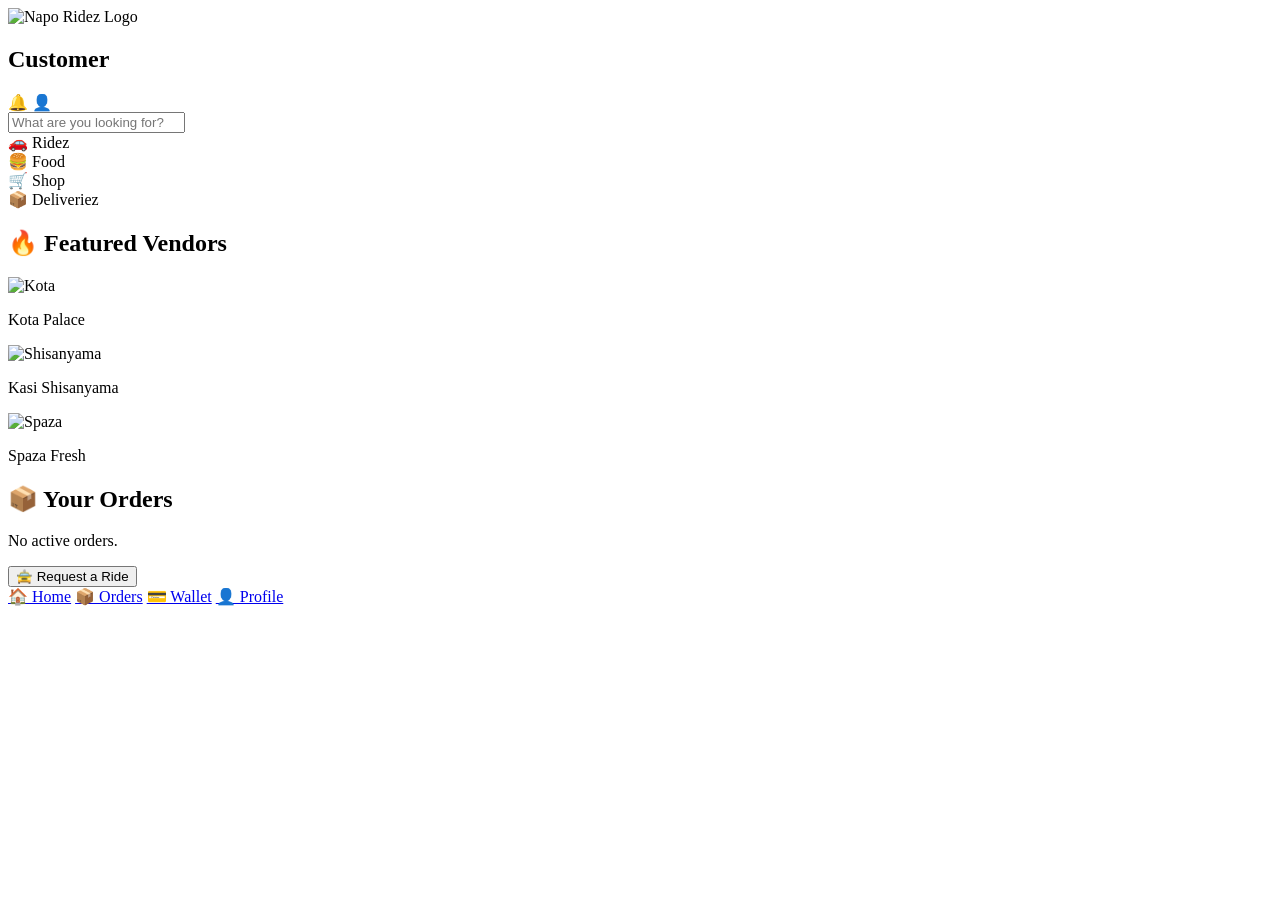
==== customer.html @ 0c46fbee "Create customer.html" ====
<!DOCTYPE html>
<html lang="en">
<head>
  <meta charset="UTF-8">
  <meta name="viewport" content="width=device-width, initial-scale=1.0">
  <title>Napo Ridez - Customer</title>
  <link href="https://fonts.googleapis.com/css2?family=Roboto:wght@400;700&display=swap" rel="stylesheet">
  <link rel="stylesheet" href="styles.css">
  <script src="https://maps.googleapis.com/maps/api/js?key=YOUR_API_KEY&callback=initCustomerMap" async defer></script>
</head>
<body data-role="Customer">
  <div class="topbar">
    <img src="logo-placeholder.png" alt="Napo Ridez Logo">
    <h2>Customer</h2>
    <div class="icons">
      <span>🔔</span>
      <span>👤</span>
    </div>
  </div>

  <div class="search-bar">
    <input type="text" placeholder="What are you looking for?">
  </div>

  <div class="categories">
    <div class="category">🚗 Ridez</div>
    <div class="category">🍔 Food</div>
    <div class="category">🛒 Shop</div>
    <div class="category">📦 Deliveriez</div>
  </div>

  <div class="featured">
    <h2>🔥 Featured Vendors</h2>
    <div class="cards">
      <div class="card">
        <img src="https://i.imgur.com/3YwGZpX.jpg" alt="Kota">
        <p>Kota Palace</p>
      </div>
      <div class="card">
        <img src="https://i.imgur.com/qTz2sLd.jpg" alt="Shisanyama">
        <p>Kasi Shisanyama</p>
      </div>
      <div class="card">
        <img src="https://i.imgur.com/8WxuO3C.jpg" alt="Spaza">
        <p>Spaza Fresh</p>
      </div>
    </div>
  </div>

  <div class="orders">
    <h2>📦 Your Orders</h2>
    <p>No active orders.</p>
  </div>

  <button class="ride-btn" id="requestRideBtn">🚖 Request a Ride</button>

  <div id="map"></div>

  <div class="bottom-nav">
    <a href="#">🏠 Home</a>
    <a href="#">📦 Orders</a>
    <a href="#">💳 Wallet</a>
    <a href="#">👤 Profile</a>
  </div>

  <script src="app.js"></script>
</body>
</html>
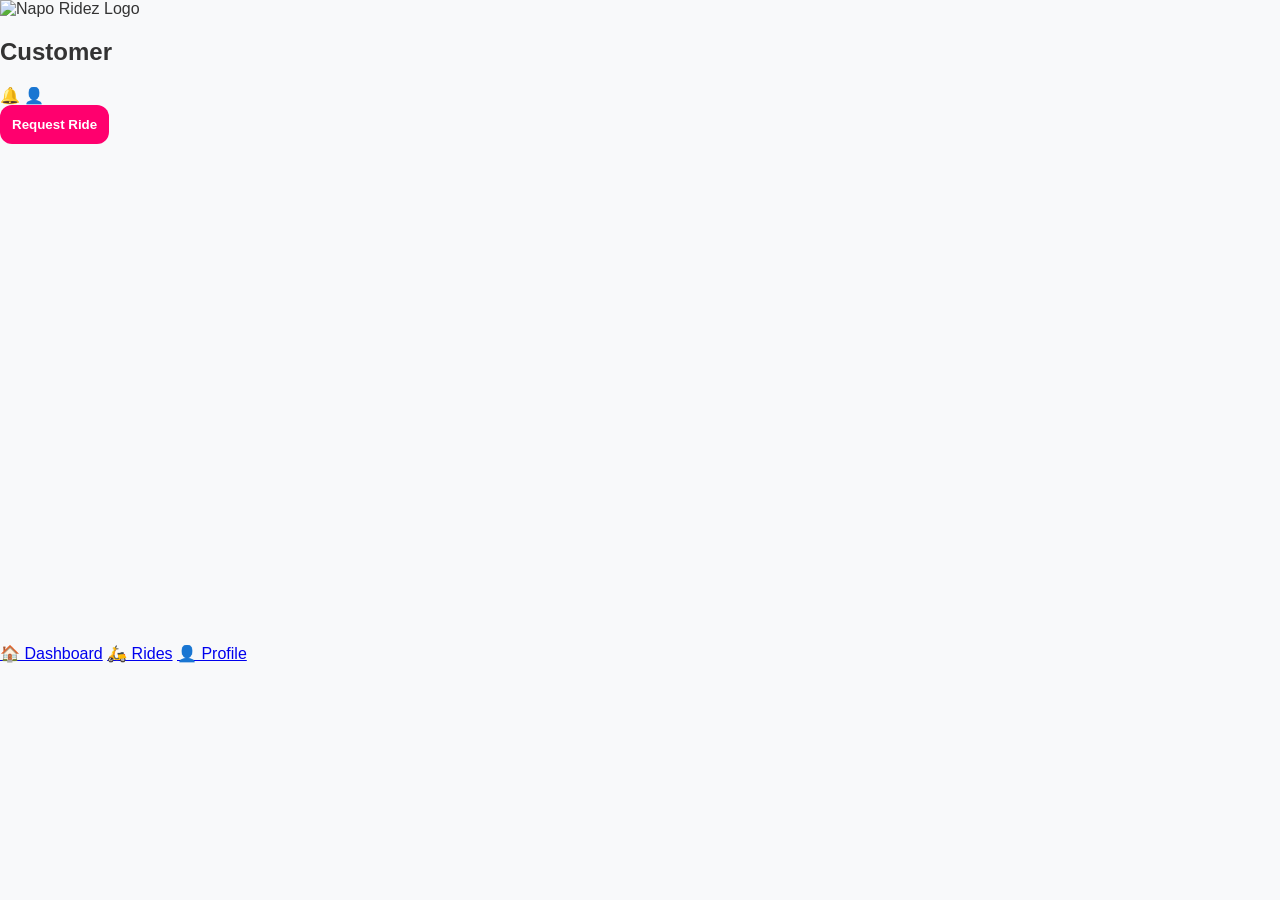
==== commit 69c9301e: "Update customer.html" ====
--- a/customer.html
+++ b/customer.html
@@ -4,7 +4,6 @@
   <meta charset="UTF-8">
   <meta name="viewport" content="width=device-width, initial-scale=1.0">
   <title>Napo Ridez - Customer</title>
-  <link href="https://fonts.googleapis.com/css2?family=Roboto:wght@400;700&display=swap" rel="stylesheet">
   <link rel="stylesheet" href="styles.css">
   <script src="https://maps.googleapis.com/maps/api/js?key=YOUR_API_KEY&callback=initCustomerMap" async defer></script>
 </head>
@@ -18,48 +17,15 @@
     </div>
   </div>
 
-  <div class="search-bar">
-    <input type="text" placeholder="What are you looking for?">
+  <div class="dashboard">
+    <button id="requestRideBtn">Request Ride</button>
   </div>
 
-  <div class="categories">
-    <div class="category">🚗 Ridez</div>
-    <div class="category">🍔 Food</div>
-    <div class="category">🛒 Shop</div>
-    <div class="category">📦 Deliveriez</div>
-  </div>
-
-  <div class="featured">
-    <h2>🔥 Featured Vendors</h2>
-    <div class="cards">
-      <div class="card">
-        <img src="https://i.imgur.com/3YwGZpX.jpg" alt="Kota">
-        <p>Kota Palace</p>
-      </div>
-      <div class="card">
-        <img src="https://i.imgur.com/qTz2sLd.jpg" alt="Shisanyama">
-        <p>Kasi Shisanyama</p>
-      </div>
-      <div class="card">
-        <img src="https://i.imgur.com/8WxuO3C.jpg" alt="Spaza">
-        <p>Spaza Fresh</p>
-      </div>
-    </div>
-  </div>
-
-  <div class="orders">
-    <h2>📦 Your Orders</h2>
-    <p>No active orders.</p>
-  </div>
-
-  <button class="ride-btn" id="requestRideBtn">🚖 Request a Ride</button>
-
-  <div id="map"></div>
+  <div id="map" style="height: 500px;"></div>
 
   <div class="bottom-nav">
-    <a href="#">🏠 Home</a>
-    <a href="#">📦 Orders</a>
-    <a href="#">💳 Wallet</a>
+    <a href="#">🏠 Dashboard</a>
+    <a href="#">🛵 Rides</a>
     <a href="#">👤 Profile</a>
   </div>
 
--- a/styles.css
+++ b/styles.css
@@ -0,0 +1,78 @@
+body {
+    font-family: 'Roboto', sans-serif;
+    background-color: #f8f9fa;
+    margin: 0;
+    padding: 0;
+    color: #333;
+}
+
+.container {
+    max-width: 450px;
+    margin: 80px auto;
+    padding: 20px;
+    background: #fff;
+    border-radius: 20px;
+    box-shadow: 0 4px 8px rgba(0,0,0,0.1);
+}
+
+h1 {
+    text-align: center;
+    color: #ff006e;
+    margin-bottom: 40px;
+    font-size: 2rem;
+}
+
+form {
+    display: flex;
+    flex-direction: column;
+    gap: 15px;
+}
+
+input[type="text"],
+input[type="email"],
+input[type="password"],
+input[type="tel"] {
+    padding: 12px;
+    border-radius: 12px;
+    border: 1px solid #ccc;
+    font-size: 1rem;
+}
+
+button {
+    padding: 12px;
+    background: #ff006e;
+    color: #fff;
+    border: none;
+    border-radius: 12px;
+    cursor: pointer;
+    font-weight: bold;
+    transition: 0.3s;
+}
+
+button:hover {
+    background: #d0006f;
+}
+
+.role-selection {
+    display: flex;
+    justify-content: space-around;
+    margin-bottom: 10px;
+}
+
+.password-instructions {
+    display: none;
+    font-size: 0.85rem;
+    color: #555;
+    background: #fff0f6;
+    padding: 10px;
+    border-radius: 12px;
+    border: 1px solid #ff006e;
+}
+
+.switch-form {
+    text-align: center;
+    margin-top: 15px;
+    font-size: 0.9rem;
+    cursor: pointer;
+    color: #ff006e;
+}
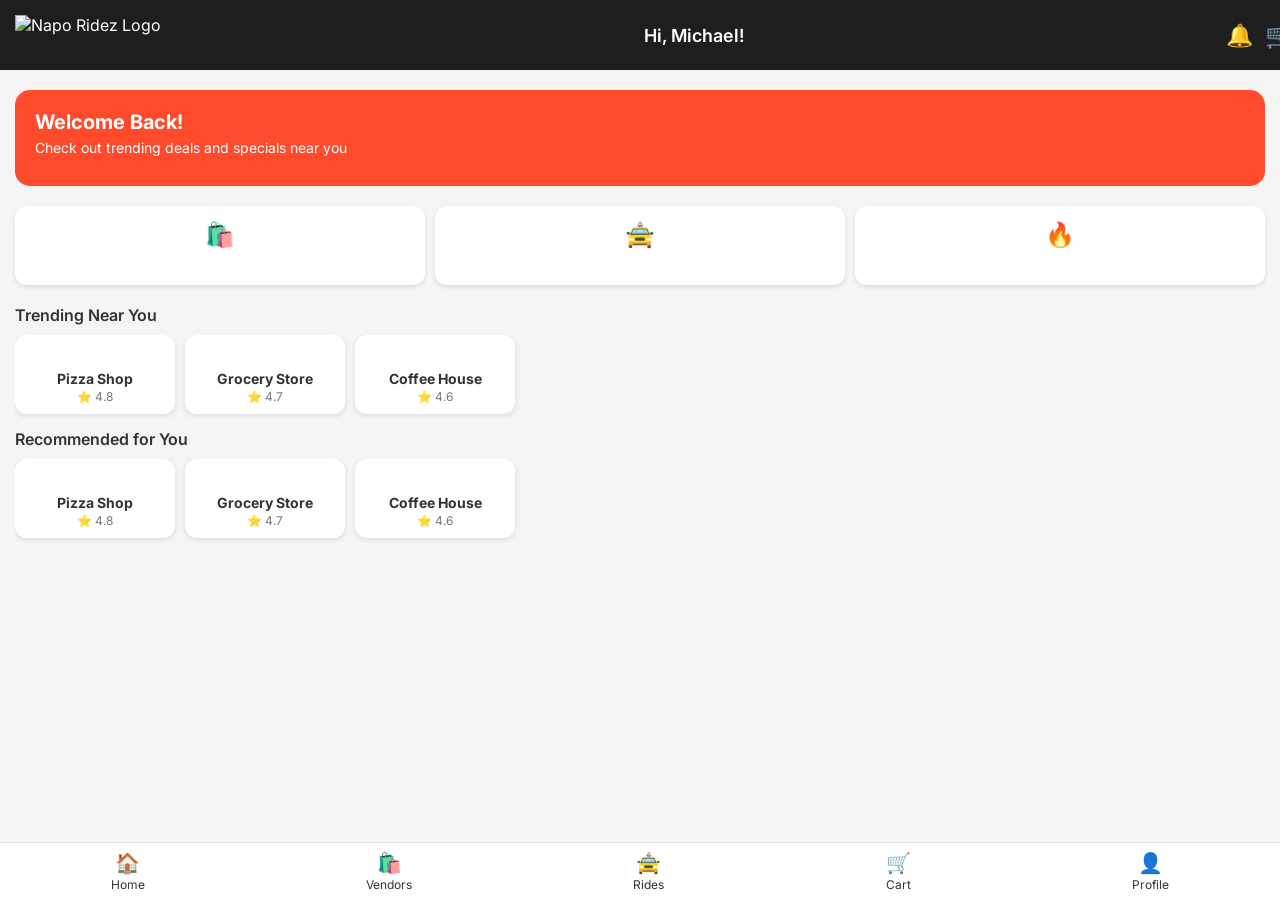
==== commit 65d07a30: "Update customer.html" ====
--- a/customer.html
+++ b/customer.html
@@ -1,34 +1,205 @@
 <!DOCTYPE html>
 <html lang="en">
 <head>
-  <meta charset="UTF-8">
-  <meta name="viewport" content="width=device-width, initial-scale=1.0">
-  <title>Napo Ridez - Customer</title>
-  <link rel="stylesheet" href="styles.css">
-  <script src="https://maps.googleapis.com/maps/api/js?key=YOUR_API_KEY&callback=initCustomerMap" async defer></script>
+<meta charset="UTF-8">
+<meta name="viewport" content="width=device-width, initial-scale=1.0">
+<title>Napo Ridez - Customer</title>
+<link href="https://fonts.googleapis.com/css2?family=Inter:wght@400;600&display=swap" rel="stylesheet">
+<style>
+body { margin:0; font-family:'Inter', sans-serif; background:#f5f5f5; color:#333; }
+.topbar { display:flex; justify-content:space-between; align-items:center; padding:15px; background:#1e1e1e; color:#fff; position:fixed; width:100%; top:0; z-index:100; }
+.topbar img { height:40px; }
+.topbar h2 { margin:0; font-weight:600; font-size:18px; flex:1; text-align:center; }
+.icons { display:flex; align-items:center; gap:12px; }
+.notif-icon { font-size:22px; cursor:pointer; }
+.cart-icon { position:relative; cursor:pointer; font-size:24px; }
+.cart-badge { position:absolute; top:-5px; right:-10px; background:#ff4b2b; color:#fff; border-radius:50%; padding:2px 6px; font-size:12px; }
+.main-content { padding:90px 15px 100px; }
+.hero { background:#ff4b2b; border-radius:15px; color:#fff; padding:20px; margin-bottom:15px; }
+.hero h3 { margin:0 0 5px; font-size:20px; }
+.hero p { margin:0; font-size:14px; }
+.hero-carousel { display:flex; overflow-x:auto; gap:10px; margin-top:10px; }
+.hero-carousel::-webkit-scrollbar { display:none; }
+.card { min-width:140px; background:#fff; border-radius:12px; padding:10px; box-shadow:0 2px 6px rgba(0,0,0,0.1); text-align:center; cursor:pointer; }
+.card img { width:100%; border-radius:10px; margin-bottom:5px; }
+.card h4 { margin:5px 0 2px; font-size:14px; }
+.card p { font-size:12px; margin:0; color:#777; }
+.quick-actions { display:flex; gap:10px; margin-bottom:15px; }
+.quick-actions button { flex:1; padding:15px; border:none; border-radius:12px; background:#fff; font-weight:600; font-size:14px; box-shadow:0 2px 5px rgba(0,0,0,0.1); cursor:pointer; display:flex; flex-direction:column; align-items:center; }
+.quick-actions button span { font-size:24px; margin-bottom:5px; }
+.section-title { font-weight:600; margin:10px 0; font-size:16px; }
+.horizontal-scroll { display:flex; overflow-x:auto; gap:10px; padding-bottom:5px; }
+.horizontal-scroll::-webkit-scrollbar { display:none; }
+section { display:none; }
+section.active { display:block; }
+.bottom-nav { display:flex; justify-content:space-around; align-items:center; position:fixed; bottom:0; width:100%; background:#fff; border-top:1px solid #ddd; padding:8px 0; }
+.bottom-nav a { display:flex; flex-direction:column; align-items:center; text-decoration:none; color:#333; font-size:12px; }
+.bottom-nav a span { font-size:20px; margin-bottom:2px; }
+input, select, textarea, button { width:100%; margin:5px 0; padding:10px; border-radius:8px; border:1px solid #ccc; box-sizing:border-box; }
+button { background:#ff4b2b; color:#fff; border:none; cursor:pointer; }
+.modal { display:none; position:fixed; top:0; left:0; width:100%; height:100%; background:rgba(0,0,0,0.6); justify-content:center; align-items:center; z-index:200; }
+.modal-content { background:#fff; padding:20px; border-radius:12px; max-width:400px; width:90%; max-height:80%; overflow-y:auto; }
+.close-modal { float:right; cursor:pointer; font-weight:bold; font-size:18px; }
+</style>
 </head>
-<body data-role="Customer">
-  <div class="topbar">
-    <img src="logo-placeholder.png" alt="Napo Ridez Logo">
-    <h2>Customer</h2>
-    <div class="icons">
-      <span>🔔</span>
-      <span>👤</span>
-    </div>
-  </div>
-
-  <div class="dashboard">
-    <button id="requestRideBtn">Request Ride</button>
-  </div>
-
-  <div id="map" style="height: 500px;"></div>
-
-  <div class="bottom-nav">
-    <a href="#">🏠 Dashboard</a>
-    <a href="#">🛵 Rides</a>
-    <a href="#">👤 Profile</a>
-  </div>
-
-  <script src="app.js"></script>
+<body>
+
+<div class="topbar">
+<img src="Images/IMG_20250912_035555_769.jpg" alt="Napo Ridez Logo">
+  <h2>Hi, Michael!</h2>
+  <div class="icons">
+    <div class="notif-icon" id="notifIcon">🔔</div>
+    <div class="cart-icon" id="cartIcon">🛒<span class="cart-badge" id="cartCount">0</span></div>
+  </div>
+</div>
+
+<div class="main-content" id="dashboard">
+  <div class="hero">
+    <h3>Welcome Back!</h3>
+    <p>Check out trending deals and specials near you</p>
+    <div class="hero-carousel" id="heroCarousel"></div>
+  </div>
+
+  <div class="quick-actions">
+    <button data-target="vendorMarketplace"><span>🛍️</span>Vendors</button>
+    <button data-target="rideOptions"><span>🚖</span>Ride</button>
+    <button data-target="specialsSection"><span>🔥</span>Specials</button>
+  </div>
+
+  <div class="section-title">Trending Near You</div>
+  <div class="horizontal-scroll" id="trendingSection"></div>
+
+  <div class="section-title">Recommended for You</div>
+  <div class="horizontal-scroll" id="recommendedSection"></div>
+</div>
+
+<section id="vendorMarketplace">
+  <h3>Vendor Marketplace</h3>
+  <input type="text" id="searchVendors" placeholder="Search vendors by name, category, price, rating...">
+  <div class="horizontal-scroll" id="vendorList"></div>
+</section>
+
+<section id="rideOptions">
+  <h3>Request a Ride</h3>
+  <select id="rideType">
+    <option value="standard">Standard</option>
+    <option value="luxury">Luxury</option>
+    <option value="bike">Bike</option>
+    <option value="van">Delivery Van</option>
+  </select>
+  <button id="fareEstimateBtn">Get Fare Estimate</button>
+  <div id="fareEstimate"></div>
+  <button id="scheduleRideBtn">Schedule Ride</button>
+</section>
+
+<section id="cartSection">
+  <h3>Your Cart</h3>
+  <div id="cartItems"></div>
+  <textarea id="deliveryInstructions" placeholder="Add delivery instructions, pin location, or notes..."></textarea>
+  <select id="paymentOptions">
+    <option value="cash">Cash</option>
+    <option value="card">Card</option>
+    <option value="wallet">Wallet</option>
+    <option value="mobileMoney">Mobile Money</option>
+  </select>
+  <button id="checkoutBtn">Checkout</button>
+</section>
+
+<div class="bottom-nav">
+  <a href="#" data-target="dashboard"><span>🏠</span>Home</a>
+  <a href="#" data-target="vendorMarketplace"><span>🛍️</span>Vendors</a>
+  <a href="#" data-target="rideOptions"><span>🚖</span>Rides</a>
+  <a href="#" data-target="cartSection"><span>🛒</span>Cart</a>
+  <a href="#" data-target="profileSettings"><span>👤</span>Profile</a>
+</div>
+
+<div class="modal" id="vendorModal">
+  <div class="modal-content">
+    <span class="close-modal" id="closeModal">&times;</span>
+    <h3 id="modalVendorName"></h3>
+    <div id="modalVendorMenu"></div>
+  </div>
+</div>
+
+<script>
+const buttons = document.querySelectorAll("[data-target]");
+const sections = document.querySelectorAll("section");
+const dashboard = document.getElementById("dashboard");
+const cartCount = document.getElementById("cartCount");
+const cartItems = document.getElementById("cartItems");
+let count = 0;
+
+buttons.forEach(btn=>{
+  btn.addEventListener("click", e=>{
+    e.preventDefault();
+    const target = btn.getAttribute("data-target");
+    sections.forEach(sec=>sec.classList.remove("active"));
+    dashboard.style.display = target==="dashboard"?"block":"none";
+    if(target!=="dashboard") document.getElementById(target).classList.add("active");
+  });
+});
+
+function addToCart(itemName){
+  count++;
+  cartCount.textContent = count;
+  const item = document.createElement("p");
+  item.textContent = itemName;
+  cartItems.appendChild(item);
+}
+
+document.getElementById("cartIcon").addEventListener("click",()=>{
+  dashboard.style.display="none";
+  sections.forEach(sec=>sec.classList.remove("active"));
+  document.getElementById("cartSection").classList.add("active");
+});
+
+// Dynamic sections
+const trendingSection = document.getElementById("trendingSection");
+const recommendedSection = document.getElementById("recommendedSection");
+const heroCarousel = document.getElementById("heroCarousel");
+const vendorList = document.getElementById("vendorList");
+const vendors = [
+  {name:"Pizza Shop", rating:4.8, menu:["Pepperoni","Margherita"]},
+  {name:"Grocery Store", rating:4.7, menu:["Milk","Eggs","Bread"]},
+  {name:"Coffee House", rating:4.6, menu:["Latte","Cappuccino"]}
+];
+function populateSections(){
+  heroCarousel.innerHTML = "";
+  trendingSection.innerHTML = "";
+  recommendedSection.innerHTML = "";
+  vendorList.innerHTML = "";
+  vendors.forEach(v=>{
+    const card = document.createElement("div");
+    card.className="card";
+    card.innerHTML=`<img src="https://via.placeholder.com/120x80" alt=""><h4>${v.name}</h4><p>⭐ ${v.rating}</p>`;
+    card.onclick = ()=>openVendorModal(v);
+    trendingSection.appendChild(card);
+    recommendedSection.appendChild(card.cloneNode(true));
+    vendorList.appendChild(card.cloneNode(true));
+  });
+}
+populateSections();
+
+// Modal
+const modal = document.getElementById("vendorModal");
+const modalVendorName = document.getElementById("modalVendorName");
+const modalVendorMenu = document.getElementById("modalVendorMenu");
+function openVendorModal(vendor){
+  modal.style.display="flex";
+  modalVendorName.textContent = vendor.name;
+  modalVendorMenu.innerHTML="";
+  vendor.menu.forEach(item=>{
+    const p = document.createElement("p");
+    p.textContent = item+" ";
+    const btn = document.createElement("button");
+    btn.textContent="Add to Cart";
+    btn.onclick=()=>addToCart(item);
+    p.appendChild(btn);
+    modalVendorMenu.appendChild(p);
+  });
+}
+document.getElementById("closeModal").onclick=()=>modal.style.display="none";
+window.onclick=e=>{if(e.target==modal) modal.style.display="none";}
+</script>
 </body>
 </html>
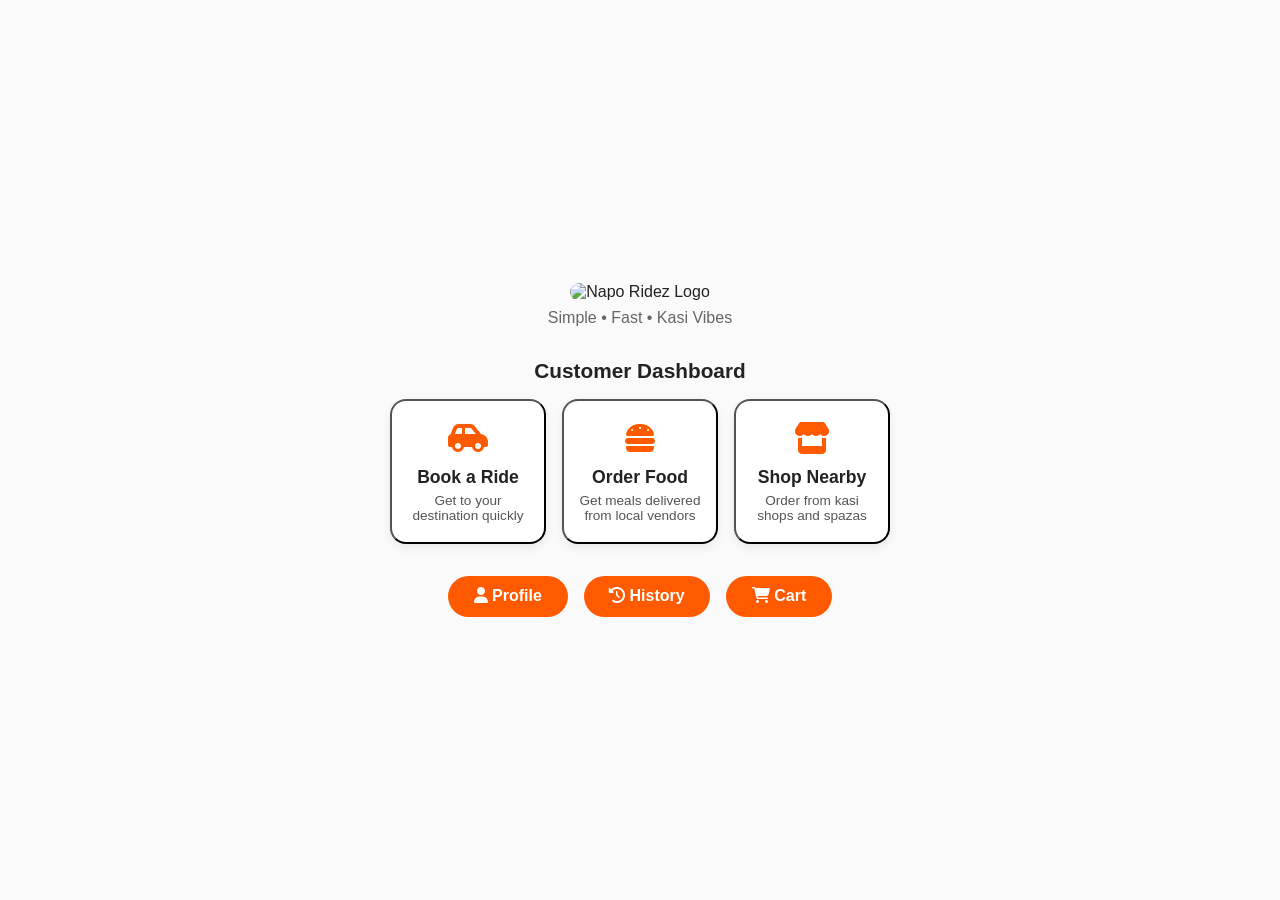
==== commit 36ad5db7: "Update customer.html" ====
--- a/customer.html
+++ b/customer.html
@@ -1,205 +1,45 @@
 <!DOCTYPE html>
 <html lang="en">
 <head>
-<meta charset="UTF-8">
-<meta name="viewport" content="width=device-width, initial-scale=1.0">
-<title>Napo Ridez - Customer</title>
-<link href="https://fonts.googleapis.com/css2?family=Inter:wght@400;600&display=swap" rel="stylesheet">
-<style>
-body { margin:0; font-family:'Inter', sans-serif; background:#f5f5f5; color:#333; }
-.topbar { display:flex; justify-content:space-between; align-items:center; padding:15px; background:#1e1e1e; color:#fff; position:fixed; width:100%; top:0; z-index:100; }
-.topbar img { height:40px; }
-.topbar h2 { margin:0; font-weight:600; font-size:18px; flex:1; text-align:center; }
-.icons { display:flex; align-items:center; gap:12px; }
-.notif-icon { font-size:22px; cursor:pointer; }
-.cart-icon { position:relative; cursor:pointer; font-size:24px; }
-.cart-badge { position:absolute; top:-5px; right:-10px; background:#ff4b2b; color:#fff; border-radius:50%; padding:2px 6px; font-size:12px; }
-.main-content { padding:90px 15px 100px; }
-.hero { background:#ff4b2b; border-radius:15px; color:#fff; padding:20px; margin-bottom:15px; }
-.hero h3 { margin:0 0 5px; font-size:20px; }
-.hero p { margin:0; font-size:14px; }
-.hero-carousel { display:flex; overflow-x:auto; gap:10px; margin-top:10px; }
-.hero-carousel::-webkit-scrollbar { display:none; }
-.card { min-width:140px; background:#fff; border-radius:12px; padding:10px; box-shadow:0 2px 6px rgba(0,0,0,0.1); text-align:center; cursor:pointer; }
-.card img { width:100%; border-radius:10px; margin-bottom:5px; }
-.card h4 { margin:5px 0 2px; font-size:14px; }
-.card p { font-size:12px; margin:0; color:#777; }
-.quick-actions { display:flex; gap:10px; margin-bottom:15px; }
-.quick-actions button { flex:1; padding:15px; border:none; border-radius:12px; background:#fff; font-weight:600; font-size:14px; box-shadow:0 2px 5px rgba(0,0,0,0.1); cursor:pointer; display:flex; flex-direction:column; align-items:center; }
-.quick-actions button span { font-size:24px; margin-bottom:5px; }
-.section-title { font-weight:600; margin:10px 0; font-size:16px; }
-.horizontal-scroll { display:flex; overflow-x:auto; gap:10px; padding-bottom:5px; }
-.horizontal-scroll::-webkit-scrollbar { display:none; }
-section { display:none; }
-section.active { display:block; }
-.bottom-nav { display:flex; justify-content:space-around; align-items:center; position:fixed; bottom:0; width:100%; background:#fff; border-top:1px solid #ddd; padding:8px 0; }
-.bottom-nav a { display:flex; flex-direction:column; align-items:center; text-decoration:none; color:#333; font-size:12px; }
-.bottom-nav a span { font-size:20px; margin-bottom:2px; }
-input, select, textarea, button { width:100%; margin:5px 0; padding:10px; border-radius:8px; border:1px solid #ccc; box-sizing:border-box; }
-button { background:#ff4b2b; color:#fff; border:none; cursor:pointer; }
-.modal { display:none; position:fixed; top:0; left:0; width:100%; height:100%; background:rgba(0,0,0,0.6); justify-content:center; align-items:center; z-index:200; }
-.modal-content { background:#fff; padding:20px; border-radius:12px; max-width:400px; width:90%; max-height:80%; overflow-y:auto; }
-.close-modal { float:right; cursor:pointer; font-weight:bold; font-size:18px; }
-</style>
+  <meta charset="UTF-8">
+  <meta name="viewport" content="width=device-width, initial-scale=1.0">
+  <title>Napo Ridez - Customer</title>
+  <link rel="stylesheet" href="styles.css">
+  <link rel="stylesheet" href="https://cdnjs.cloudflare.com/ajax/libs/font-awesome/6.5.0/css/all.min.css">
 </head>
 <body>
+  <div class="container">
+    <header class="header">
+      <img src="Images/1003620f-9e72-43b5-80e0-0a01fa851da6.png" alt="Napo Ridez Logo" class="logo-img">
+      <p class="tagline">Simple • Fast • Kasi Vibes</p>
+    </header>
 
-<div class="topbar">
-<img src="Images/IMG_20250912_035555_769.jpg" alt="Napo Ridez Logo">
-  <h2>Hi, Michael!</h2>
-  <div class="icons">
-    <div class="notif-icon" id="notifIcon">🔔</div>
-    <div class="cart-icon" id="cartIcon">🛒<span class="cart-badge" id="cartCount">0</span></div>
+    <section class="role-section">
+      <h2>Customer Dashboard</h2>
+      <div class="roles">
+        <button class="role-card">
+          <div class="icon"><i class="fa-solid fa-car-side"></i></div>
+          <h3>Book a Ride</h3>
+          <p>Get to your destination quickly</p>
+        </button>
+        <button class="role-card">
+          <div class="icon"><i class="fa-solid fa-burger"></i></div>
+          <h3>Order Food</h3>
+          <p>Get meals delivered from local vendors</p>
+        </button>
+        <button class="role-card">
+          <div class="icon"><i class="fa-solid fa-store"></i></div>
+          <h3>Shop Nearby</h3>
+          <p>Order from kasi shops and spazas</p>
+        </button>
+      </div>
+    </section>
+
+    <footer class="auth-section">
+      <button class="btn primary"><i class="fa-solid fa-user"></i> Profile</button>
+      <button class="btn primary"><i class="fa-solid fa-clock-rotate-left"></i> History</button>
+      <button class="btn primary"><i class="fa-solid fa-cart-shopping"></i> Cart</button>
+    </footer>
   </div>
-</div>
-
-<div class="main-content" id="dashboard">
-  <div class="hero">
-    <h3>Welcome Back!</h3>
-    <p>Check out trending deals and specials near you</p>
-    <div class="hero-carousel" id="heroCarousel"></div>
-  </div>
-
-  <div class="quick-actions">
-    <button data-target="vendorMarketplace"><span>🛍️</span>Vendors</button>
-    <button data-target="rideOptions"><span>🚖</span>Ride</button>
-    <button data-target="specialsSection"><span>🔥</span>Specials</button>
-  </div>
-
-  <div class="section-title">Trending Near You</div>
-  <div class="horizontal-scroll" id="trendingSection"></div>
-
-  <div class="section-title">Recommended for You</div>
-  <div class="horizontal-scroll" id="recommendedSection"></div>
-</div>
-
-<section id="vendorMarketplace">
-  <h3>Vendor Marketplace</h3>
-  <input type="text" id="searchVendors" placeholder="Search vendors by name, category, price, rating...">
-  <div class="horizontal-scroll" id="vendorList"></div>
-</section>
-
-<section id="rideOptions">
-  <h3>Request a Ride</h3>
-  <select id="rideType">
-    <option value="standard">Standard</option>
-    <option value="luxury">Luxury</option>
-    <option value="bike">Bike</option>
-    <option value="van">Delivery Van</option>
-  </select>
-  <button id="fareEstimateBtn">Get Fare Estimate</button>
-  <div id="fareEstimate"></div>
-  <button id="scheduleRideBtn">Schedule Ride</button>
-</section>
-
-<section id="cartSection">
-  <h3>Your Cart</h3>
-  <div id="cartItems"></div>
-  <textarea id="deliveryInstructions" placeholder="Add delivery instructions, pin location, or notes..."></textarea>
-  <select id="paymentOptions">
-    <option value="cash">Cash</option>
-    <option value="card">Card</option>
-    <option value="wallet">Wallet</option>
-    <option value="mobileMoney">Mobile Money</option>
-  </select>
-  <button id="checkoutBtn">Checkout</button>
-</section>
-
-<div class="bottom-nav">
-  <a href="#" data-target="dashboard"><span>🏠</span>Home</a>
-  <a href="#" data-target="vendorMarketplace"><span>🛍️</span>Vendors</a>
-  <a href="#" data-target="rideOptions"><span>🚖</span>Rides</a>
-  <a href="#" data-target="cartSection"><span>🛒</span>Cart</a>
-  <a href="#" data-target="profileSettings"><span>👤</span>Profile</a>
-</div>
-
-<div class="modal" id="vendorModal">
-  <div class="modal-content">
-    <span class="close-modal" id="closeModal">&times;</span>
-    <h3 id="modalVendorName"></h3>
-    <div id="modalVendorMenu"></div>
-  </div>
-</div>
-
-<script>
-const buttons = document.querySelectorAll("[data-target]");
-const sections = document.querySelectorAll("section");
-const dashboard = document.getElementById("dashboard");
-const cartCount = document.getElementById("cartCount");
-const cartItems = document.getElementById("cartItems");
-let count = 0;
-
-buttons.forEach(btn=>{
-  btn.addEventListener("click", e=>{
-    e.preventDefault();
-    const target = btn.getAttribute("data-target");
-    sections.forEach(sec=>sec.classList.remove("active"));
-    dashboard.style.display = target==="dashboard"?"block":"none";
-    if(target!=="dashboard") document.getElementById(target).classList.add("active");
-  });
-});
-
-function addToCart(itemName){
-  count++;
-  cartCount.textContent = count;
-  const item = document.createElement("p");
-  item.textContent = itemName;
-  cartItems.appendChild(item);
-}
-
-document.getElementById("cartIcon").addEventListener("click",()=>{
-  dashboard.style.display="none";
-  sections.forEach(sec=>sec.classList.remove("active"));
-  document.getElementById("cartSection").classList.add("active");
-});
-
-// Dynamic sections
-const trendingSection = document.getElementById("trendingSection");
-const recommendedSection = document.getElementById("recommendedSection");
-const heroCarousel = document.getElementById("heroCarousel");
-const vendorList = document.getElementById("vendorList");
-const vendors = [
-  {name:"Pizza Shop", rating:4.8, menu:["Pepperoni","Margherita"]},
-  {name:"Grocery Store", rating:4.7, menu:["Milk","Eggs","Bread"]},
-  {name:"Coffee House", rating:4.6, menu:["Latte","Cappuccino"]}
-];
-function populateSections(){
-  heroCarousel.innerHTML = "";
-  trendingSection.innerHTML = "";
-  recommendedSection.innerHTML = "";
-  vendorList.innerHTML = "";
-  vendors.forEach(v=>{
-    const card = document.createElement("div");
-    card.className="card";
-    card.innerHTML=`<img src="https://via.placeholder.com/120x80" alt=""><h4>${v.name}</h4><p>⭐ ${v.rating}</p>`;
-    card.onclick = ()=>openVendorModal(v);
-    trendingSection.appendChild(card);
-    recommendedSection.appendChild(card.cloneNode(true));
-    vendorList.appendChild(card.cloneNode(true));
-  });
-}
-populateSections();
-
-// Modal
-const modal = document.getElementById("vendorModal");
-const modalVendorName = document.getElementById("modalVendorName");
-const modalVendorMenu = document.getElementById("modalVendorMenu");
-function openVendorModal(vendor){
-  modal.style.display="flex";
-  modalVendorName.textContent = vendor.name;
-  modalVendorMenu.innerHTML="";
-  vendor.menu.forEach(item=>{
-    const p = document.createElement("p");
-    p.textContent = item+" ";
-    const btn = document.createElement("button");
-    btn.textContent="Add to Cart";
-    btn.onclick=()=>addToCart(item);
-    p.appendChild(btn);
-    modalVendorMenu.appendChild(p);
-  });
-}
-document.getElementById("closeModal").onclick=()=>modal.style.display="none";
-window.onclick=e=>{if(e.target==modal) modal.style.display="none";}
-</script>
 </body>
 </html>
--- a/styles.css
+++ b/styles.css
@@ -0,0 +1,108 @@
+* {
+  margin: 0;
+  padding: 0;
+  box-sizing: border-box;
+  font-family: 'Segoe UI', Tahoma, Geneva, Verdana, sans-serif;
+}
+
+body {
+  background: #fafafa;
+  color: #222;
+  display: flex;
+  justify-content: center;
+  align-items: center;
+  min-height: 100vh;
+}
+
+.container {
+  text-align: center;
+  max-width: 500px;
+  width: 90%;
+}
+
+.logo-img {
+  width: 120px;
+  height: auto;
+  border-radius: 20px;
+  margin-bottom: 0.5rem;
+}
+
+.tagline {
+  font-size: 1rem;
+  color: #666;
+}
+
+.role-section {
+  margin: 2rem 0;
+}
+.role-section h2 {
+  margin-bottom: 1rem;
+  font-size: 1.3rem;
+  font-weight: bold;
+}
+
+.roles {
+  display: grid;
+  grid-template-columns: 1fr 1fr 1fr;
+  gap: 1rem;
+}
+
+.role-card {
+  background: #fff;
+  border-radius: 1rem;
+  padding: 1.2rem 0.8rem;
+  text-decoration: none;
+  color: inherit;
+  box-shadow: 0 4px 10px rgba(0,0,0,0.07);
+  transition: transform 0.2s, box-shadow 0.2s;
+}
+.role-card:hover {
+  transform: translateY(-6px);
+  box-shadow: 0 6px 15px rgba(0,0,0,0.1);
+}
+
+.icon {
+  font-size: 2rem;
+  margin-bottom: 0.6rem;
+  color: #ff5a00;
+}
+.role-card h3 {
+  font-size: 1.1rem;
+  margin-bottom: 0.3rem;
+}
+.role-card p {
+  font-size: 0.85rem;
+  color: #555;
+}
+
+.auth-section {
+  margin-top: 2rem;
+  display: flex;
+  justify-content: center;
+  gap: 1rem;
+}
+.btn {
+  padding: 0.7rem 1.6rem;
+  border: none;
+  border-radius: 2rem;
+  cursor: pointer;
+  font-size: 1rem;
+  font-weight: bold;
+  transition: background 0.2s, transform 0.2s;
+}
+.btn.primary {
+  background: #ff5a00;
+  color: white;
+}
+.btn.primary:hover {
+  background: #e94e00;
+  transform: scale(1.05);
+}
+.btn.secondary {
+  background: #f0f0f0;
+  color: #222;
+}
+.btn.secondary:hover {
+  background: #ddd;
+  transform: scale(1.05);
+}
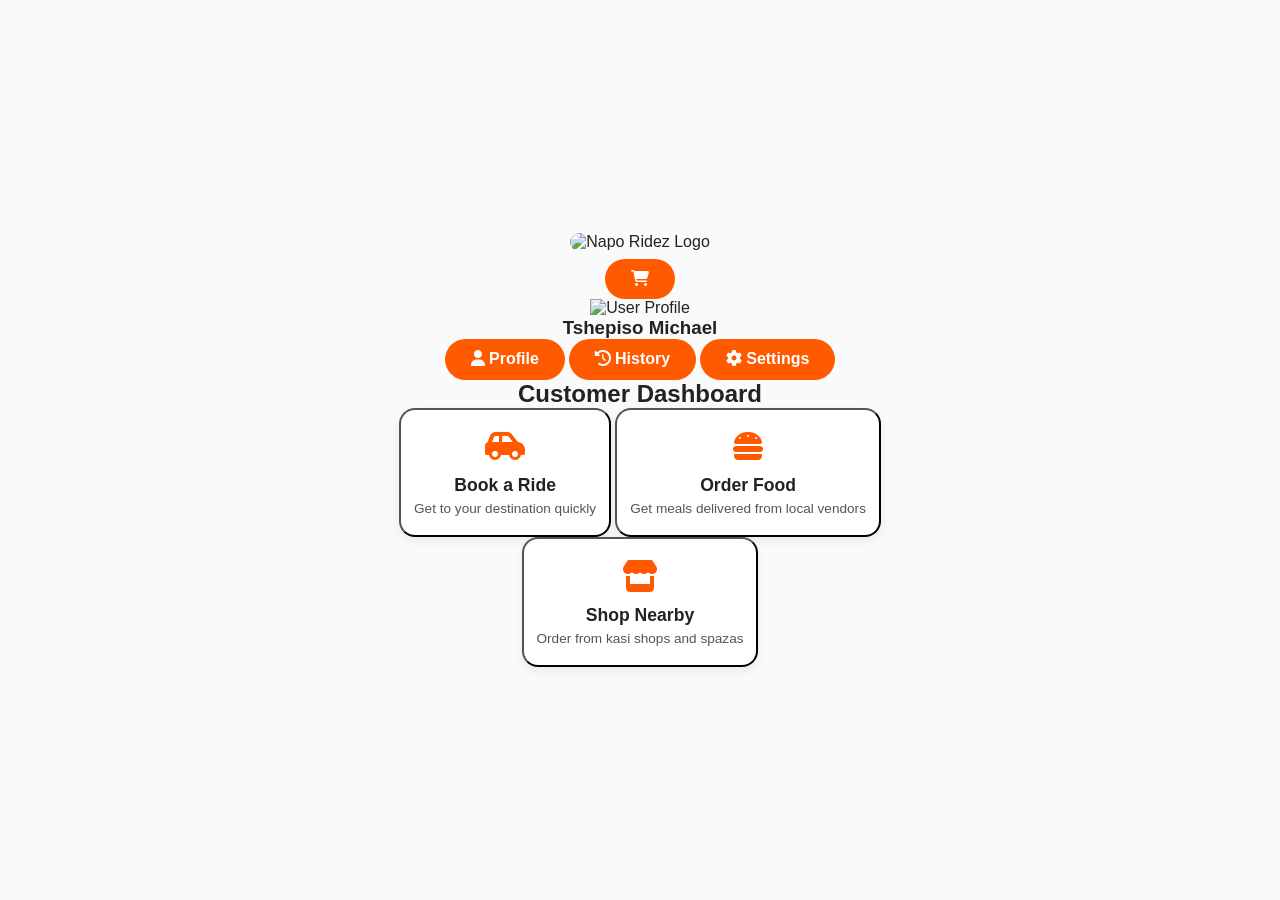
==== commit 237d9f4f: "Update customer.html" ====
--- a/customer.html
+++ b/customer.html
@@ -9,37 +9,51 @@
 </head>
 <body>
   <div class="container">
-    <header class="header">
+
+    <header class="top-navbar">
       <img src="Images/1003620f-9e72-43b5-80e0-0a01fa851da6.png" alt="Napo Ridez Logo" class="logo-img">
-      <p class="tagline">Simple • Fast • Kasi Vibes</p>
+      <div class="top-icons">
+        <button class="btn primary"><i class="fa-solid fa-cart-shopping"></i></button>
+      </div>
     </header>
 
-    <section class="role-section">
-      <h2>Customer Dashboard</h2>
-      <div class="roles">
-        <button class="role-card">
-          <div class="icon"><i class="fa-solid fa-car-side"></i></div>
-          <h3>Book a Ride</h3>
-          <p>Get to your destination quickly</p>
-        </button>
-        <button class="role-card">
-          <div class="icon"><i class="fa-solid fa-burger"></i></div>
-          <h3>Order Food</h3>
-          <p>Get meals delivered from local vendors</p>
-        </button>
-        <button class="role-card">
-          <div class="icon"><i class="fa-solid fa-store"></i></div>
-          <h3>Shop Nearby</h3>
-          <p>Order from kasi shops and spazas</p>
-        </button>
-      </div>
-    </section>
+    <div class="main-layout">
 
-    <footer class="auth-section">
-      <button class="btn primary"><i class="fa-solid fa-user"></i> Profile</button>
-      <button class="btn primary"><i class="fa-solid fa-clock-rotate-left"></i> History</button>
-      <button class="btn primary"><i class="fa-solid fa-cart-shopping"></i> Cart</button>
-    </footer>
+      <aside class="sidebar">
+        <div class="profile-section">
+          <img src="Images/user-placeholder.png" alt="User Profile" class="profile-img">
+          <h3>Tshepiso Michael</h3>
+        </div>
+        <nav class="sidebar-nav">
+          <button class="btn primary"><i class="fa-solid fa-user"></i> Profile</button>
+          <button class="btn primary"><i class="fa-solid fa-clock-rotate-left"></i> History</button>
+          <button class="btn primary"><i class="fa-solid fa-cog"></i> Settings</button>
+        </nav>
+      </aside>
+
+      <main class="main-content">
+        <h2>Customer Dashboard</h2>
+        <div class="role-cards">
+          <button class="role-card">
+            <div class="icon"><i class="fa-solid fa-car-side"></i></div>
+            <h3>Book a Ride</h3>
+            <p>Get to your destination quickly</p>
+          </button>
+          <button class="role-card">
+            <div class="icon"><i class="fa-solid fa-burger"></i></div>
+            <h3>Order Food</h3>
+            <p>Get meals delivered from local vendors</p>
+          </button>
+          <button class="role-card">
+            <div class="icon"><i class="fa-solid fa-store"></i></div>
+            <h3>Shop Nearby</h3>
+            <p>Order from kasi shops and spazas</p>
+          </button>
+        </div>
+      </main>
+
+    </div>
+
   </div>
 </body>
 </html>
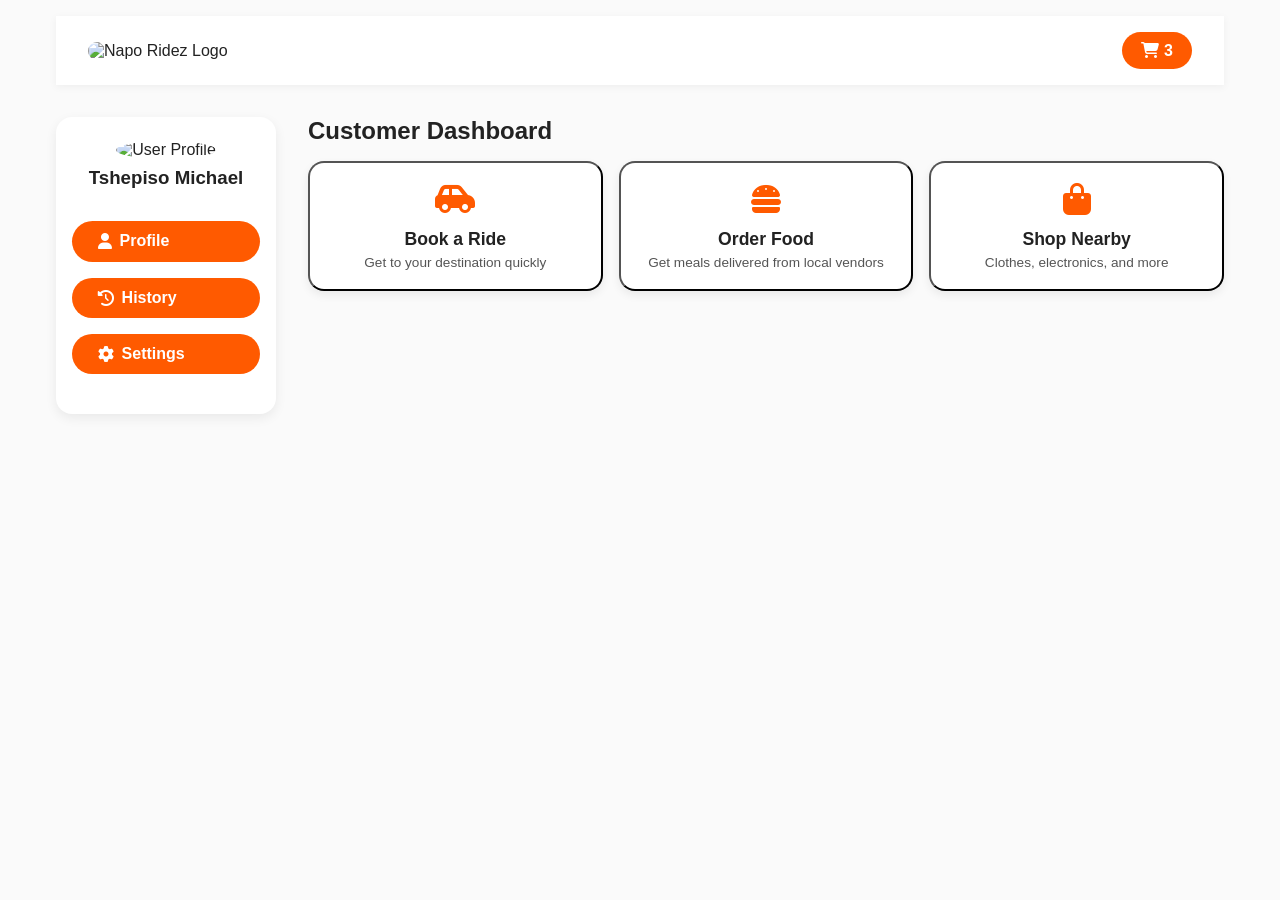
==== commit f9af73a4: "Update customer.html" ====
--- a/customer.html
+++ b/customer.html
@@ -13,7 +13,10 @@
     <header class="top-navbar">
       <img src="Images/1003620f-9e72-43b5-80e0-0a01fa851da6.png" alt="Napo Ridez Logo" class="logo-img">
       <div class="top-icons">
-        <button class="btn primary"><i class="fa-solid fa-cart-shopping"></i></button>
+        <button class="btn primary">
+          <i class="fa-solid fa-cart-shopping"></i>
+          <span class="cart-badge">3</span>
+        </button>
       </div>
     </header>
 
@@ -44,11 +47,12 @@
             <h3>Order Food</h3>
             <p>Get meals delivered from local vendors</p>
           </button>
-          <button class="role-card">
-            <div class="icon"><i class="fa-solid fa-store"></i></div>
-            <h3>Shop Nearby</h3>
-            <p>Order from kasi shops and spazas</p>
-          </button>
+         <button class="role-card shop">
+  <div class="icon"><i class="fa-solid fa-bag-shopping"></i></div>
+  <h3>Shop Nearby</h3>
+  <p>Clothes, electronics, and more</p>
+</button>
+
         </div>
       </main>
 
--- a/styles.css
+++ b/styles.css
@@ -10,40 +10,86 @@
   color: #222;
   display: flex;
   justify-content: center;
-  align-items: center;
+  align-items: flex-start;
   min-height: 100vh;
 }
 
 .container {
-  text-align: center;
-  max-width: 500px;
-  width: 90%;
+  width: 100%;
+  max-width: 1200px;
+  padding: 1rem;
+}
+
+.top-navbar {
+  display: flex;
+  justify-content: space-between;
+  align-items: center;
+  padding: 1rem 2rem;
+  background: #fff;
+  box-shadow: 0 2px 8px rgba(0,0,0,0.05);
+  position: sticky;
+  top: 0;
+  z-index: 100;
 }
 
 .logo-img {
-  width: 120px;
+  width: 150px;
   height: auto;
   border-radius: 20px;
+}
+
+.top-icons .btn {
+  padding: 0.6rem 1.2rem;
+}
+
+.main-layout {
+  display: flex;
+  margin-top: 2rem;
+  gap: 2rem;
+}
+
+.sidebar {
+  width: 220px;
+  background: #fff;
+  border-radius: 1rem;
+  padding: 1.5rem 1rem;
+  box-shadow: 0 4px 12px rgba(0,0,0,0.07);
+  flex-shrink: 0;
+}
+
+.profile-section {
+  text-align: center;
+  margin-bottom: 2rem;
+}
+
+.profile-img {
+  width: 80px;
+  height: 80px;
+  border-radius: 50%;
   margin-bottom: 0.5rem;
 }
 
-.tagline {
-  font-size: 1rem;
-  color: #666;
+.sidebar-nav button {
+  display: flex;
+  align-items: center;
+  gap: 0.5rem;
+  width: 100%;
+  margin-bottom: 1rem;
 }
 
-.role-section {
-  margin: 2rem 0;
+.main-content {
+  flex: 1;
 }
-.role-section h2 {
+
+.main-content h2 {
   margin-bottom: 1rem;
-  font-size: 1.3rem;
+  font-size: 1.5rem;
   font-weight: bold;
 }
 
-.roles {
+.role-cards {
   display: grid;
-  grid-template-columns: 1fr 1fr 1fr;
+  grid-template-columns: repeat(3, 1fr);
   gap: 1rem;
 }
 
@@ -75,12 +121,6 @@
   color: #555;
 }
 
-.auth-section {
-  margin-top: 2rem;
-  display: flex;
-  justify-content: center;
-  gap: 1rem;
-}
 .btn {
   padding: 0.7rem 1.6rem;
   border: none;
@@ -98,11 +138,54 @@
   background: #e94e00;
   transform: scale(1.05);
 }
-.btn.secondary {
-  background: #f0f0f0;
-  color: #222;
+
+/* Responsive Styles */
+@media (max-width: 1024px) {
+  .main-layout {
+    flex-direction: column;
+    gap: 1.5rem;
+  }
+
+  .sidebar {
+    width: 100%;
+    display: flex;
+    justify-content: space-around;
+    padding: 1rem;
+    flex-direction: row;
+    border-radius: 1rem;
+  }
+
+  .profile-section {
+    display: none;
+  }
+
+  .sidebar-nav {
+    display: flex;
+    gap: 1rem;
+  }
+
+  .sidebar-nav button {
+    flex: 1;
+    justify-content: center;
+    margin-bottom: 0;
+  }
+
+  .role-cards {
+    grid-template-columns: repeat(2, 1fr);
+  }
 }
-.btn.secondary:hover {
-  background: #ddd;
-  transform: scale(1.05);
+
+@media (max-width: 600px) {
+  .role-cards {
+    grid-template-columns: 1fr;
+  }
+
+  .top-navbar {
+    flex-direction: column;
+    gap: 0.5rem;
+  }
+
+  .top-icons .btn {
+    width: 100%;
+  }
 }
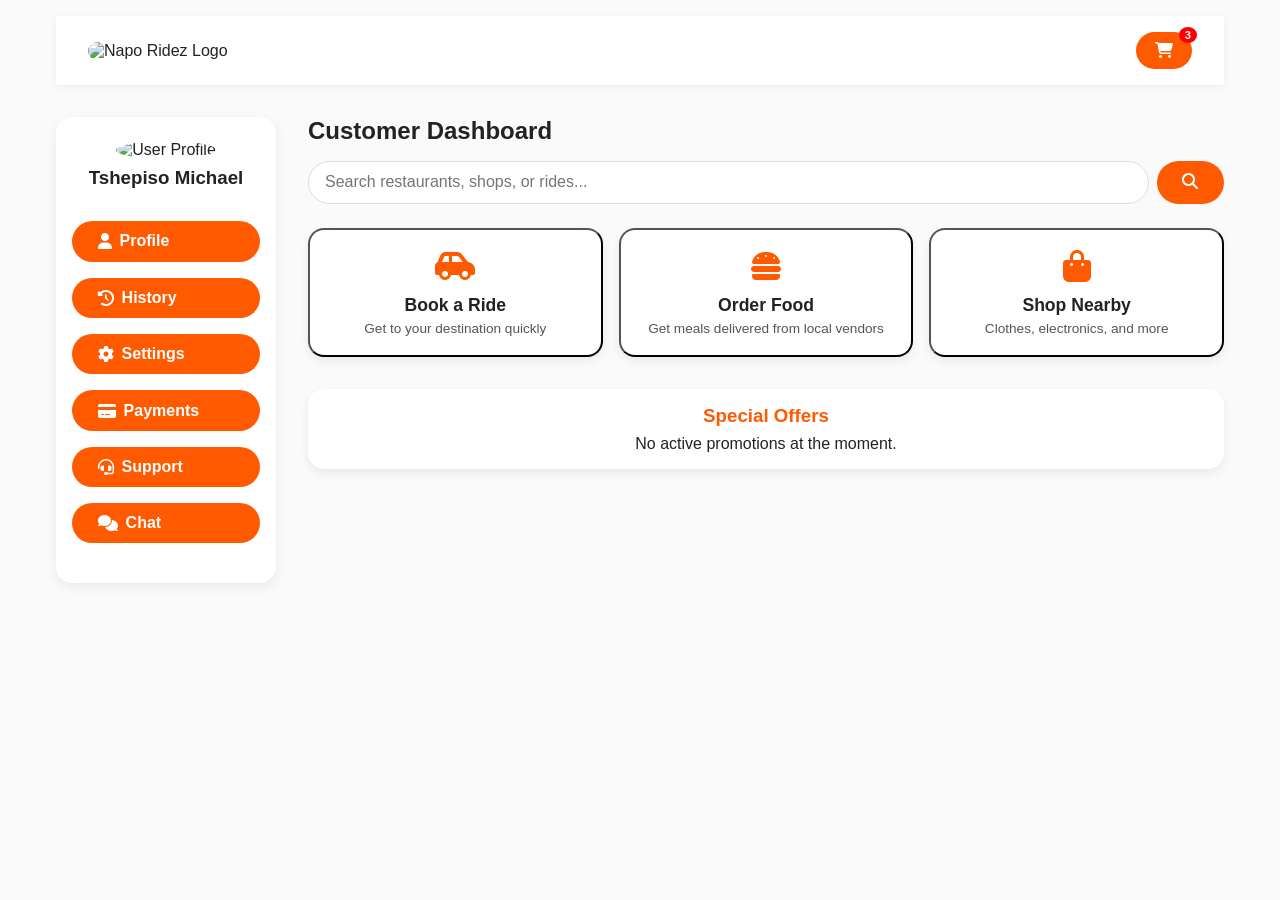
==== commit 4a7ad230: "Update customer.html" ====
--- a/customer.html
+++ b/customer.html
@@ -10,6 +10,7 @@
 <body>
   <div class="container">
 
+    <!-- Top Navbar -->
     <header class="top-navbar">
       <img src="Images/1003620f-9e72-43b5-80e0-0a01fa851da6.png" alt="Napo Ridez Logo" class="logo-img">
       <div class="top-icons">
@@ -22,6 +23,7 @@
 
     <div class="main-layout">
 
+      <!-- Sidebar -->
       <aside class="sidebar">
         <div class="profile-section">
           <img src="Images/user-placeholder.png" alt="User Profile" class="profile-img">
@@ -31,11 +33,23 @@
           <button class="btn primary"><i class="fa-solid fa-user"></i> Profile</button>
           <button class="btn primary"><i class="fa-solid fa-clock-rotate-left"></i> History</button>
           <button class="btn primary"><i class="fa-solid fa-cog"></i> Settings</button>
+          <button class="btn primary"><i class="fa-solid fa-credit-card"></i> Payments</button>
+          <button class="btn primary"><i class="fa-solid fa-headset"></i> Support</button>
+          <button class="btn primary"><i class="fa-solid fa-comments"></i> Chat</button>
         </nav>
       </aside>
 
+      <!-- Main Content -->
       <main class="main-content">
         <h2>Customer Dashboard</h2>
+
+        <!-- Search Bar -->
+        <div class="search-bar">
+          <input type="text" placeholder="Search restaurants, shops, or rides...">
+          <button class="btn primary"><i class="fa-solid fa-search"></i></button>
+        </div>
+
+        <!-- Role Cards -->
         <div class="role-cards">
           <button class="role-card">
             <div class="icon"><i class="fa-solid fa-car-side"></i></div>
@@ -47,17 +61,38 @@
             <h3>Order Food</h3>
             <p>Get meals delivered from local vendors</p>
           </button>
-         <button class="role-card shop">
-  <div class="icon"><i class="fa-solid fa-bag-shopping"></i></div>
-  <h3>Shop Nearby</h3>
-  <p>Clothes, electronics, and more</p>
-</button>
+          <button class="role-card shop">
+            <div class="icon"><i class="fa-solid fa-bag-shopping"></i></div>
+            <h3>Shop Nearby</h3>
+            <p>Clothes, electronics, and more</p>
+          </button>
+        </div>
 
-        </div>
+        <!-- Promos Section -->
+        <section class="promos">
+          <h3>Special Offers</h3>
+          <p>No active promotions at the moment.</p>
+        </section>
       </main>
 
     </div>
 
   </div>
+
+  <!-- Chat Window Placeholder -->
+  <div class="chat-window" style="display:none;">
+    <div class="chat-header">
+      <h4>Chat with your driver/vendor</h4>
+      <button class="btn secondary">Close</button>
+    </div>
+    <div class="chat-messages">
+      <p><strong>Driver:</strong> On my way!</p>
+      <p><strong>You:</strong> Great, thanks!</p>
+    </div>
+    <div class="chat-input">
+      <input type="text" placeholder="Type a message...">
+      <button class="btn primary"><i class="fa-solid fa-paper-plane"></i></button>
+    </div>
+  </div>
 </body>
 </html>
--- a/styles.css
+++ b/styles.css
@@ -40,6 +40,7 @@
 
 .top-icons .btn {
   padding: 0.6rem 1.2rem;
+  position: relative;
 }
 
 .main-layout {
@@ -75,6 +76,7 @@
   gap: 0.5rem;
   width: 100%;
   margin-bottom: 1rem;
+  transition: background 0.2s, transform 0.2s, color 0.2s;
 }
 
 .main-content {
@@ -102,6 +104,7 @@
   box-shadow: 0 4px 10px rgba(0,0,0,0.07);
   transition: transform 0.2s, box-shadow 0.2s;
 }
+
 .role-card:hover {
   transform: translateY(-6px);
   box-shadow: 0 6px 15px rgba(0,0,0,0.1);
@@ -112,10 +115,12 @@
   margin-bottom: 0.6rem;
   color: #ff5a00;
 }
+
 .role-card h3 {
   font-size: 1.1rem;
   margin-bottom: 0.3rem;
 }
+
 .role-card p {
   font-size: 0.85rem;
   color: #555;
@@ -130,13 +135,123 @@
   font-weight: bold;
   transition: background 0.2s, transform 0.2s;
 }
+
 .btn.primary {
   background: #ff5a00;
   color: white;
 }
+
 .btn.primary:hover {
   background: #e94e00;
   transform: scale(1.05);
+}
+
+.btn.secondary {
+  background: #f0f0f0;
+  color: #222;
+}
+
+.btn.secondary:hover {
+  background: #ddd;
+  transform: scale(1.05);
+}
+
+.cart-badge {
+  position: absolute;
+  top: -5px;
+  right: -5px;
+  background: red;
+  color: white;
+  font-size: 0.7rem;
+  font-weight: bold;
+  padding: 2px 6px;
+  border-radius: 50%;
+}
+
+.sidebar-nav button:hover {
+  background-color: #e94e00;
+  color: white;
+  transform: scale(1.05);
+}
+
+/* Search Bar */
+.search-bar {
+  display: flex;
+  gap: 0.5rem;
+  margin-bottom: 1.5rem;
+}
+
+.search-bar input {
+  flex: 1;
+  padding: 0.7rem 1rem;
+  border: 1px solid #ddd;
+  border-radius: 2rem;
+  font-size: 1rem;
+}
+
+/* Promos Section */
+.promos {
+  margin-top: 2rem;
+  background: #fff;
+  padding: 1rem 1.5rem;
+  border-radius: 1rem;
+  box-shadow: 0 4px 10px rgba(0,0,0,0.07);
+  text-align: center;
+}
+
+.promos h3 {
+  margin-bottom: 0.5rem;
+  color: #ff5a00;
+}
+
+/* Chat Window */
+.chat-window {
+  position: fixed;
+  bottom: 1rem;
+  right: 1rem;
+  width: 300px;
+  background: #fff;
+  border-radius: 1rem;
+  box-shadow: 0 4px 15px rgba(0,0,0,0.15);
+  display: flex;
+  flex-direction: column;
+  overflow: hidden;
+  z-index: 200;
+}
+
+.chat-header {
+  background: #ff5a00;
+  color: white;
+  padding: 0.8rem;
+  display: flex;
+  justify-content: space-between;
+  align-items: center;
+}
+
+.chat-messages {
+  flex: 1;
+  padding: 0.8rem;
+  overflow-y: auto;
+  font-size: 0.9rem;
+  max-height: 200px;
+}
+
+.chat-messages p {
+  margin-bottom: 0.5rem;
+}
+
+.chat-input {
+  display: flex;
+  gap: 0.5rem;
+  padding: 0.8rem;
+  border-top: 1px solid #ddd;
+}
+
+.chat-input input {
+  flex: 1;
+  padding: 0.6rem 1rem;
+  border-radius: 2rem;
+  border: 1px solid #ddd;
 }
 
 /* Responsive Styles */
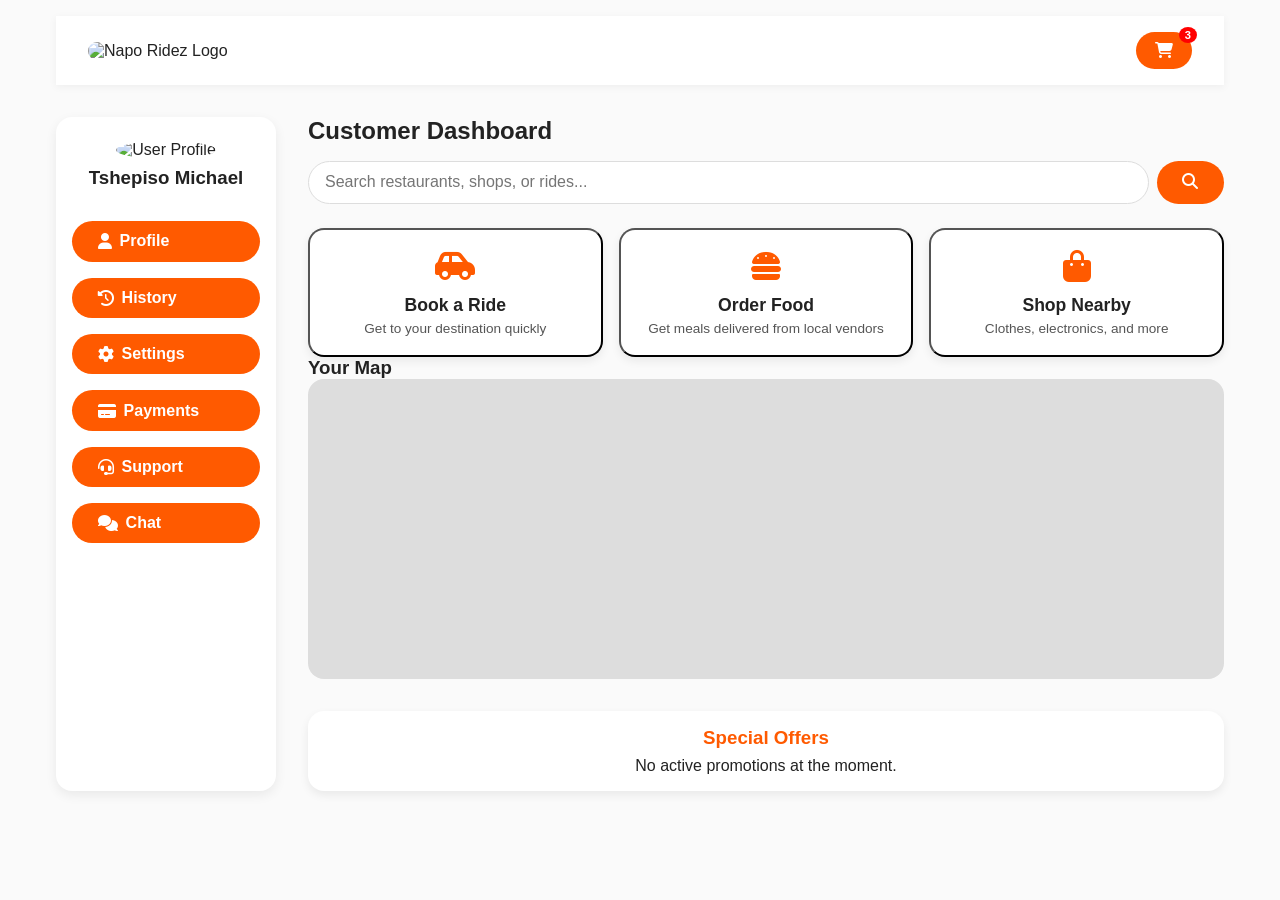
==== commit 900fd226: "Update customer.html" ====
--- a/customer.html
+++ b/customer.html
@@ -10,7 +10,6 @@
 <body>
   <div class="container">
 
-    <!-- Top Navbar -->
     <header class="top-navbar">
       <img src="Images/1003620f-9e72-43b5-80e0-0a01fa851da6.png" alt="Napo Ridez Logo" class="logo-img">
       <div class="top-icons">
@@ -23,7 +22,6 @@
 
     <div class="main-layout">
 
-      <!-- Sidebar -->
       <aside class="sidebar">
         <div class="profile-section">
           <img src="Images/user-placeholder.png" alt="User Profile" class="profile-img">
@@ -39,17 +37,14 @@
         </nav>
       </aside>
 
-      <!-- Main Content -->
       <main class="main-content">
         <h2>Customer Dashboard</h2>
 
-        <!-- Search Bar -->
         <div class="search-bar">
           <input type="text" placeholder="Search restaurants, shops, or rides...">
           <button class="btn primary"><i class="fa-solid fa-search"></i></button>
         </div>
 
-        <!-- Role Cards -->
         <div class="role-cards">
           <button class="role-card">
             <div class="icon"><i class="fa-solid fa-car-side"></i></div>
@@ -68,7 +63,11 @@
           </button>
         </div>
 
-        <!-- Promos Section -->
+        <section class="map-section">
+          <h3>Your Map</h3>
+          <div id="customer-map" style="width:100%; height:300px; background:#ddd; border-radius:1rem;"></div>
+        </section>
+
         <section class="promos">
           <h3>Special Offers</h3>
           <p>No active promotions at the moment.</p>
@@ -79,7 +78,6 @@
 
   </div>
 
-  <!-- Chat Window Placeholder -->
   <div class="chat-window" style="display:none;">
     <div class="chat-header">
       <h4>Chat with your driver/vendor</h4>
